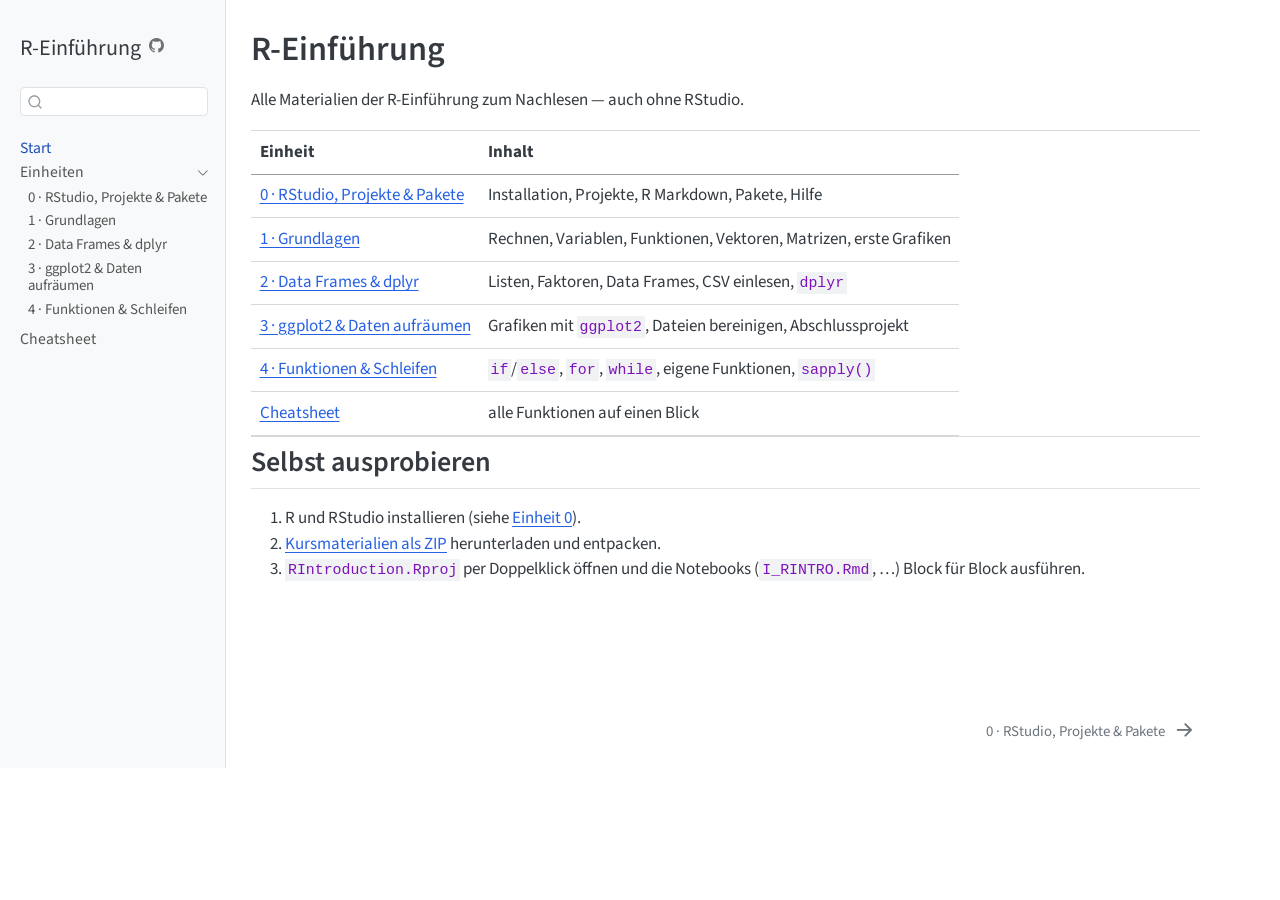
==== docs/index.html @ 424ed4aa "feat: add course materials and website" ====
<!DOCTYPE html>
<html xmlns="http://www.w3.org/1999/xhtml" lang="de" xml:lang="de"><head>

<meta charset="utf-8">
<meta name="generator" content="quarto-1.9.38">

<meta name="viewport" content="width=device-width, initial-scale=1.0, user-scalable=yes">


<title>R-Einführung</title>
<style>
/* Default styles provided by pandoc.
** See https://pandoc.org/MANUAL.html#variables-for-html for config info.
*/
code{white-space: pre-wrap;}
span.smallcaps{font-variant: small-caps;}
div.columns{display: flex; gap: min(4vw, 1.5em);}
div.column{flex: auto; overflow-x: auto;}
div.hanging-indent{margin-left: 1.5em; text-indent: -1.5em;}
ul.task-list{list-style: none;}
ul.task-list li input[type="checkbox"] {
  width: 0.8em;
  margin: 0 0.8em 0.2em -1em; /* quarto-specific, see https://github.com/quarto-dev/quarto-cli/issues/4556 */ 
  vertical-align: middle;
}
</style>


<script src="site_libs/quarto-nav/quarto-nav.js"></script>
<script src="site_libs/quarto-nav/headroom.min.js"></script>
<script src="site_libs/clipboard/clipboard.min.js"></script>
<script src="site_libs/quarto-search/autocomplete.umd.js"></script>
<script src="site_libs/quarto-search/fuse.min.js"></script>
<script src="site_libs/quarto-search/quarto-search.js"></script>
<meta name="quarto:offset" content="./">
<link href="./einheit-0.html" rel="next">
<script src="site_libs/quarto-html/quarto.js" type="module"></script>
<script src="site_libs/quarto-html/tabsets/tabsets.js" type="module"></script>
<script src="site_libs/quarto-html/popper.min.js"></script>
<script src="site_libs/quarto-html/tippy.umd.min.js"></script>
<script src="site_libs/quarto-html/anchor.min.js"></script>
<link href="site_libs/quarto-html/tippy.css" rel="stylesheet">
<link href="site_libs/quarto-html/quarto-syntax-highlighting-15634bcf2e68342d4ad2dfa704d543f6.css" rel="stylesheet" id="quarto-text-highlighting-styles">
<script src="site_libs/bootstrap/bootstrap.min.js"></script>
<link href="site_libs/bootstrap/bootstrap-icons.css" rel="stylesheet">
<link href="site_libs/bootstrap/bootstrap-fe13366c3d06eb92bc1322efad7ca90e.min.css" rel="stylesheet" append-hash="true" id="quarto-bootstrap" data-mode="light">
<script id="quarto-search-options" type="application/json">{
  "location": "sidebar",
  "copy-button": false,
  "collapse-after": 3,
  "panel-placement": "start",
  "type": "textbox",
  "limit": 50,
  "keyboard-shortcut": [
    "f",
    "/",
    "s"
  ],
  "show-item-context": false,
  "language": {
    "search-no-results-text": "Keine Treffer",
    "search-matching-documents-text": "Treffer",
    "search-copy-link-title": "Link in die Suche kopieren",
    "search-hide-matches-text": "Zusätzliche Treffer verbergen",
    "search-more-match-text": "weitere Treffer in diesem Dokument",
    "search-more-matches-text": "weitere Treffer in diesem Dokument",
    "search-clear-button-title": "Zurücksetzen",
    "search-text-placeholder": "",
    "search-detached-cancel-button-title": "Abbrechen",
    "search-submit-button-title": "Abschicken",
    "search-label": "Suchen"
  }
}</script>


<link rel="stylesheet" href="styles.css">
</head>

<body class="nav-sidebar docked fullcontent quarto-light">

<div id="quarto-search-results"></div>
  <header id="quarto-header" class="headroom fixed-top">
  <nav class="quarto-secondary-nav">
    <div class="container-fluid d-flex">
      <button type="button" class="quarto-btn-toggle btn" data-bs-toggle="collapse" role="button" data-bs-target=".quarto-sidebar-collapse-item" aria-controls="quarto-sidebar" aria-expanded="false" aria-label="Seitenleiste umschalten" onclick="if (window.quartoToggleHeadroom) { window.quartoToggleHeadroom(); }">
        <i class="bi bi-layout-text-sidebar-reverse"></i>
      </button>
        <nav class="quarto-page-breadcrumbs" aria-label="breadcrumb"><ol class="breadcrumb"><li class="breadcrumb-item"><a href="./index.html">Start</a></li></ol></nav>
        <a class="flex-grow-1" role="navigation" data-bs-toggle="collapse" data-bs-target=".quarto-sidebar-collapse-item" aria-controls="quarto-sidebar" aria-expanded="false" aria-label="Seitenleiste umschalten" onclick="if (window.quartoToggleHeadroom) { window.quartoToggleHeadroom(); }">      
        </a>
      <button type="button" class="btn quarto-search-button" aria-label="Suchen" onclick="window.quartoOpenSearch();">
        <i class="bi bi-search"></i>
      </button>
    </div>
  </nav>
</header>
<!-- content -->
<div id="quarto-content" class="quarto-container page-columns page-rows-contents page-layout-article">
<!-- sidebar -->
  <nav id="quarto-sidebar" class="sidebar collapse collapse-horizontal quarto-sidebar-collapse-item sidebar-navigation docked overflow-auto">
    <div class="pt-lg-2 mt-2 text-left sidebar-header">
    <div class="sidebar-title mb-0 py-0">
      <a href="./">R-Einführung</a> 
        <div class="sidebar-tools-main">
    <a href="https://github.com/bella-mir/r-einfuehrung" title="" class="quarto-navigation-tool px-1" aria-label=""><i class="bi bi-github"></i></a>
</div>
    </div>
      </div>
        <div class="mt-2 flex-shrink-0 align-items-center">
        <div class="sidebar-search">
        <div id="quarto-search" class="" title="Suchen"></div>
        </div>
        </div>
    <div class="sidebar-menu-container"> 
    <ul class="list-unstyled mt-1">
        <li class="sidebar-item">
  <div class="sidebar-item-container"> 
  <a href="./index.html" class="sidebar-item-text sidebar-link active">
 <span class="menu-text">Start</span></a>
  </div>
</li>
        <li class="sidebar-item sidebar-item-section">
      <div class="sidebar-item-container"> 
            <a class="sidebar-item-text sidebar-link text-start" data-bs-toggle="collapse" data-bs-target="#quarto-sidebar-section-1" role="navigation" aria-expanded="true">
 <span class="menu-text">Einheiten</span></a>
          <a class="sidebar-item-toggle text-start" data-bs-toggle="collapse" data-bs-target="#quarto-sidebar-section-1" role="navigation" aria-expanded="true" aria-label="Abschnitt umschalten">
            <i class="bi bi-chevron-right ms-2"></i>
          </a> 
      </div>
      <ul id="quarto-sidebar-section-1" class="collapse list-unstyled sidebar-section depth1 show">  
          <li class="sidebar-item">
  <div class="sidebar-item-container"> 
  <a href="./einheit-0.html" class="sidebar-item-text sidebar-link">
 <span class="menu-text">0 · RStudio, Projekte &amp; Pakete</span></a>
  </div>
</li>
          <li class="sidebar-item">
  <div class="sidebar-item-container"> 
  <a href="./einheit-1.html" class="sidebar-item-text sidebar-link">
 <span class="menu-text">1 · Grundlagen</span></a>
  </div>
</li>
          <li class="sidebar-item">
  <div class="sidebar-item-container"> 
  <a href="./einheit-2.html" class="sidebar-item-text sidebar-link">
 <span class="menu-text">2 · Data Frames &amp; dplyr</span></a>
  </div>
</li>
          <li class="sidebar-item">
  <div class="sidebar-item-container"> 
  <a href="./einheit-3.html" class="sidebar-item-text sidebar-link">
 <span class="menu-text">3 · ggplot2 &amp; Daten aufräumen</span></a>
  </div>
</li>
          <li class="sidebar-item">
  <div class="sidebar-item-container"> 
  <a href="./einheit-4.html" class="sidebar-item-text sidebar-link">
 <span class="menu-text">4 · Funktionen &amp; Schleifen</span></a>
  </div>
</li>
      </ul>
  </li>
        <li class="sidebar-item">
  <div class="sidebar-item-container"> 
  <a href="./cheatsheet.html" class="sidebar-item-text sidebar-link">
 <span class="menu-text">Cheatsheet</span></a>
  </div>
</li>
    </ul>
    </div>
</nav>
<div id="quarto-sidebar-glass" class="quarto-sidebar-collapse-item" data-bs-toggle="collapse" data-bs-target=".quarto-sidebar-collapse-item"></div>
<!-- margin-sidebar -->
    
<!-- main -->
<main class="content" id="quarto-document-content">

<header id="title-block-header" class="quarto-title-block default">
<div class="quarto-title">
<h1 class="title">R-Einführung</h1>
</div>



<div class="quarto-title-meta">

    
  
    
  </div>
  


</header>


<p>Alle Materialien der R-Einführung zum Nachlesen — auch ohne RStudio.</p>
<table class="caption-top table">
<thead>
<tr class="header">
<th>Einheit</th>
<th>Inhalt</th>
</tr>
</thead>
<tbody>
<tr class="odd">
<td><a href="./einheit-0.html">0 · RStudio, Projekte &amp; Pakete</a></td>
<td>Installation, Projekte, R Markdown, Pakete, Hilfe</td>
</tr>
<tr class="even">
<td><a href="./einheit-1.html">1 · Grundlagen</a></td>
<td>Rechnen, Variablen, Funktionen, Vektoren, Matrizen, erste Grafiken</td>
</tr>
<tr class="odd">
<td><a href="./einheit-2.html">2 · Data Frames &amp; dplyr</a></td>
<td>Listen, Faktoren, Data Frames, CSV einlesen, <code>dplyr</code></td>
</tr>
<tr class="even">
<td><a href="./einheit-3.html">3 · ggplot2 &amp; Daten aufräumen</a></td>
<td>Grafiken mit <code>ggplot2</code>, Dateien bereinigen, Abschlussprojekt</td>
</tr>
<tr class="odd">
<td><a href="./einheit-4.html">4 · Funktionen &amp; Schleifen</a></td>
<td><code>if</code>/<code>else</code>, <code>for</code>, <code>while</code>, eigene Funktionen, <code>sapply()</code></td>
</tr>
<tr class="even">
<td><a href="./cheatsheet.html">Cheatsheet</a></td>
<td>alle Funktionen auf einen Blick</td>
</tr>
</tbody>
</table>
<section id="selbst-ausprobieren" class="level2">
<h2 class="anchored" data-anchor-id="selbst-ausprobieren">Selbst ausprobieren</h2>
<ol type="1">
<li>R und RStudio installieren (siehe <a href="./einheit-0.html#installation">Einheit 0</a>).</li>
<li><a href="https://github.com/bella-mir/r-einfuehrung/archive/refs/heads/main.zip">Kursmaterialien als ZIP</a> herunterladen und entpacken.</li>
<li><code>RIntroduction.Rproj</code> per Doppelklick öffnen und die Notebooks (<code>I_RINTRO.Rmd</code>, …) Block für Block ausführen.</li>
</ol>


</section>

</main> <!-- /main -->
<script id="quarto-html-after-body" type="application/javascript">
  window.document.addEventListener("DOMContentLoaded", function (event) {
    const icon = "";
    const anchorJS = new window.AnchorJS();
    anchorJS.options = {
      placement: 'right',
      icon: icon
    };
    anchorJS.add('.anchored');
    const isCodeAnnotation = (el) => {
      for (const clz of el.classList) {
        if (clz.startsWith('code-annotation-')) {                     
          return true;
        }
      }
      return false;
    }
    const onCopySuccess = function(e) {
      // button target
      const button = e.trigger;
      // don't keep focus
      button.blur();
      // flash "checked"
      button.classList.add('code-copy-button-checked');
      var currentTitle = button.getAttribute("title");
      button.setAttribute("title", "Kopiert");
      let tooltip;
      if (window.bootstrap) {
        button.setAttribute("data-bs-toggle", "tooltip");
        button.setAttribute("data-bs-placement", "left");
        button.setAttribute("data-bs-title", "Kopiert");
        tooltip = new bootstrap.Tooltip(button, 
          { trigger: "manual", 
            customClass: "code-copy-button-tooltip",
            offset: [0, -8]});
        tooltip.show();    
      }
      setTimeout(function() {
        if (tooltip) {
          tooltip.hide();
          button.removeAttribute("data-bs-title");
          button.removeAttribute("data-bs-toggle");
          button.removeAttribute("data-bs-placement");
        }
        button.setAttribute("title", currentTitle);
        button.classList.remove('code-copy-button-checked');
      }, 1000);
      // clear code selection
      e.clearSelection();
    }
    const getTextToCopy = function(trigger) {
      const outerScaffold = trigger.parentElement.cloneNode(true);
      const codeEl = outerScaffold.querySelector('code');
      for (const childEl of codeEl.children) {
        if (isCodeAnnotation(childEl)) {
          childEl.remove();
        }
      }
      return codeEl.innerText;
    }
    const clipboard = new window.ClipboardJS('.code-copy-button:not([data-in-quarto-modal])', {
      text: getTextToCopy
    });
    clipboard.on('success', onCopySuccess);
    if (window.document.getElementById('quarto-embedded-source-code-modal')) {
      const clipboardModal = new window.ClipboardJS('.code-copy-button[data-in-quarto-modal]', {
        text: getTextToCopy,
        container: window.document.getElementById('quarto-embedded-source-code-modal')
      });
      clipboardModal.on('success', onCopySuccess);
    }
      var localhostRegex = new RegExp(/^(?:http|https):\/\/localhost\:?[0-9]*\//);
      var mailtoRegex = new RegExp(/^mailto:/);
        var filterRegex = new RegExp('/' + window.location.host + '/');
      var isInternal = (href) => {
          return filterRegex.test(href) || localhostRegex.test(href) || mailtoRegex.test(href);
      }
      // Inspect non-navigation links and adorn them if external
     var links = window.document.querySelectorAll('a[href]:not(.nav-link):not(.navbar-brand):not(.toc-action):not(.sidebar-link):not(.sidebar-item-toggle):not(.pagination-link):not(.no-external):not([aria-hidden]):not(.dropdown-item):not(.quarto-navigation-tool):not(.about-link)');
      for (var i=0; i<links.length; i++) {
        const link = links[i];
        if (!isInternal(link.href)) {
          // undo the damage that might have been done by quarto-nav.js in the case of
          // links that we want to consider external
          if (link.dataset.originalHref !== undefined) {
            link.href = link.dataset.originalHref;
          }
        }
      }
    function tippyHover(el, contentFn, onTriggerFn, onUntriggerFn) {
      const config = {
        allowHTML: true,
        maxWidth: 500,
        delay: 100,
        arrow: false,
        appendTo: function(el) {
            return el.parentElement;
        },
        interactive: true,
        interactiveBorder: 10,
        theme: 'quarto',
        placement: 'bottom-start',
      };
      if (contentFn) {
        config.content = contentFn;
      }
      if (onTriggerFn) {
        config.onTrigger = onTriggerFn;
      }
      if (onUntriggerFn) {
        config.onUntrigger = onUntriggerFn;
      }
      window.tippy(el, config); 
    }
    const noterefs = window.document.querySelectorAll('a[role="doc-noteref"]');
    for (var i=0; i<noterefs.length; i++) {
      const ref = noterefs[i];
      tippyHover(ref, function() {
        // use id or data attribute instead here
        let href = ref.getAttribute('data-footnote-href') || ref.getAttribute('href');
        try { href = new URL(href).hash; } catch {}
        const id = href.replace(/^#\/?/, "");
        const note = window.document.getElementById(id);
        if (note) {
          return note.innerHTML;
        } else {
          return "";
        }
      });
    }
    const xrefs = window.document.querySelectorAll('a.quarto-xref');
    const processXRef = (id, note) => {
      // Strip column container classes
      const stripColumnClz = (el) => {
        el.classList.remove("page-full", "page-columns");
        if (el.children) {
          for (const child of el.children) {
            stripColumnClz(child);
          }
        }
      }
      stripColumnClz(note)
      if (id === null || id.startsWith('sec-')) {
        // Special case sections, only their first couple elements
        const container = document.createElement("div");
        if (note.children && note.children.length > 2) {
          container.appendChild(note.children[0].cloneNode(true));
          for (let i = 1; i < note.children.length; i++) {
            const child = note.children[i];
            if (child.tagName === "P" && child.innerText === "") {
              continue;
            } else {
              container.appendChild(child.cloneNode(true));
              break;
            }
          }
          if (window.Quarto?.typesetMath) {
            window.Quarto.typesetMath(container);
          }
          return container.innerHTML
        } else {
          if (window.Quarto?.typesetMath) {
            window.Quarto.typesetMath(note);
          }
          return note.innerHTML;
        }
      } else {
        // Remove any anchor links if they are present
        const anchorLink = note.querySelector('a.anchorjs-link');
        if (anchorLink) {
          anchorLink.remove();
        }
        if (window.Quarto?.typesetMath) {
          window.Quarto.typesetMath(note);
        }
        if (note.classList.contains("callout")) {
          return note.outerHTML;
        } else {
          return note.innerHTML;
        }
      }
    }
    for (var i=0; i<xrefs.length; i++) {
      const xref = xrefs[i];
      tippyHover(xref, undefined, function(instance) {
        instance.disable();
        let url = xref.getAttribute('href');
        let hash = undefined; 
        if (url.startsWith('#')) {
          hash = url;
        } else {
          try { hash = new URL(url).hash; } catch {}
        }
        if (hash) {
          const id = hash.replace(/^#\/?/, "");
          const note = window.document.getElementById(id);
          if (note !== null) {
            try {
              const html = processXRef(id, note.cloneNode(true));
              instance.setContent(html);
            } finally {
              instance.enable();
              instance.show();
            }
          } else {
            // See if we can fetch this
            fetch(url.split('#')[0])
            .then(res => res.text())
            .then(html => {
              const parser = new DOMParser();
              const htmlDoc = parser.parseFromString(html, "text/html");
              const note = htmlDoc.getElementById(id);
              if (note !== null) {
                const html = processXRef(id, note);
                instance.setContent(html);
              } 
            }).finally(() => {
              instance.enable();
              instance.show();
            });
          }
        } else {
          // See if we can fetch a full url (with no hash to target)
          // This is a special case and we should probably do some content thinning / targeting
          fetch(url)
          .then(res => res.text())
          .then(html => {
            const parser = new DOMParser();
            const htmlDoc = parser.parseFromString(html, "text/html");
            const note = htmlDoc.querySelector('main.content');
            if (note !== null) {
              // This should only happen for chapter cross references
              // (since there is no id in the URL)
              // remove the first header
              if (note.children.length > 0 && note.children[0].tagName === "HEADER") {
                note.children[0].remove();
              }
              const html = processXRef(null, note);
              instance.setContent(html);
            } 
          }).finally(() => {
            instance.enable();
            instance.show();
          });
        }
      }, function(instance) {
      });
    }
        let selectedAnnoteEl;
        const selectorForAnnotation = ( cell, annotation) => {
          let cellAttr = 'data-code-cell="' + cell + '"';
          let lineAttr = 'data-code-annotation="' +  annotation + '"';
          const selector = 'span[' + cellAttr + '][' + lineAttr + ']';
          return selector;
        }
        const selectCodeLines = (annoteEl) => {
          const doc = window.document;
          const targetCell = annoteEl.getAttribute("data-target-cell");
          const targetAnnotation = annoteEl.getAttribute("data-target-annotation");
          const annoteSpan = window.document.querySelector(selectorForAnnotation(targetCell, targetAnnotation));
          const lines = annoteSpan.getAttribute("data-code-lines").split(",");
          const lineIds = lines.map((line) => {
            return targetCell + "-" + line;
          })
          let top = null;
          let height = null;
          let parent = null;
          if (lineIds.length > 0) {
              //compute the position of the single el (top and bottom and make a div)
              const el = window.document.getElementById(lineIds[0]);
              top = el.offsetTop;
              height = el.offsetHeight;
              parent = el.parentElement.parentElement;
            if (lineIds.length > 1) {
              const lastEl = window.document.getElementById(lineIds[lineIds.length - 1]);
              const bottom = lastEl.offsetTop + lastEl.offsetHeight;
              height = bottom - top;
            }
            if (top !== null && height !== null && parent !== null) {
              // cook up a div (if necessary) and position it 
              let div = window.document.getElementById("code-annotation-line-highlight");
              if (div === null) {
                div = window.document.createElement("div");
                div.setAttribute("id", "code-annotation-line-highlight");
                div.style.position = 'absolute';
                parent.appendChild(div);
              }
              div.style.top = top - 2 + "px";
              div.style.height = height + 4 + "px";
              div.style.left = 0;
              let gutterDiv = window.document.getElementById("code-annotation-line-highlight-gutter");
              if (gutterDiv === null) {
                gutterDiv = window.document.createElement("div");
                gutterDiv.setAttribute("id", "code-annotation-line-highlight-gutter");
                gutterDiv.style.position = 'absolute';
                const codeCell = window.document.getElementById(targetCell);
                const gutter = codeCell.querySelector('.code-annotation-gutter');
                gutter.appendChild(gutterDiv);
              }
              gutterDiv.style.top = top - 2 + "px";
              gutterDiv.style.height = height + 4 + "px";
            }
            selectedAnnoteEl = annoteEl;
          }
        };
        const unselectCodeLines = () => {
          const elementsIds = ["code-annotation-line-highlight", "code-annotation-line-highlight-gutter"];
          elementsIds.forEach((elId) => {
            const div = window.document.getElementById(elId);
            if (div) {
              div.remove();
            }
          });
          selectedAnnoteEl = undefined;
        };
          // Handle positioning of the toggle
      window.addEventListener(
        "resize",
        throttle(() => {
          elRect = undefined;
          if (selectedAnnoteEl) {
            selectCodeLines(selectedAnnoteEl);
          }
        }, 10)
      );
      function throttle(fn, ms) {
      let throttle = false;
      let timer;
        return (...args) => {
          if(!throttle) { // first call gets through
              fn.apply(this, args);
              throttle = true;
          } else { // all the others get throttled
              if(timer) clearTimeout(timer); // cancel #2
              timer = setTimeout(() => {
                fn.apply(this, args);
                timer = throttle = false;
              }, ms);
          }
        };
      }
        // Attach click handler to the DT
        const annoteDls = window.document.querySelectorAll('dt[data-target-cell]');
        for (const annoteDlNode of annoteDls) {
          annoteDlNode.addEventListener('click', (event) => {
            const clickedEl = event.target;
            if (clickedEl !== selectedAnnoteEl) {
              unselectCodeLines();
              const activeEl = window.document.querySelector('dt[data-target-cell].code-annotation-active');
              if (activeEl) {
                activeEl.classList.remove('code-annotation-active');
              }
              selectCodeLines(clickedEl);
              clickedEl.classList.add('code-annotation-active');
            } else {
              // Unselect the line
              unselectCodeLines();
              clickedEl.classList.remove('code-annotation-active');
            }
          });
        }
    const findCites = (el) => {
      const parentEl = el.parentElement;
      if (parentEl) {
        const cites = parentEl.dataset.cites;
        if (cites) {
          return {
            el,
            cites: cites.split(' ')
          };
        } else {
          return findCites(el.parentElement)
        }
      } else {
        return undefined;
      }
    };
    var bibliorefs = window.document.querySelectorAll('a[role="doc-biblioref"]');
    for (var i=0; i<bibliorefs.length; i++) {
      const ref = bibliorefs[i];
      const citeInfo = findCites(ref);
      if (citeInfo) {
        tippyHover(citeInfo.el, function() {
          var popup = window.document.createElement('div');
          citeInfo.cites.forEach(function(cite) {
            var citeDiv = window.document.createElement('div');
            citeDiv.classList.add('hanging-indent');
            citeDiv.classList.add('csl-entry');
            var biblioDiv = window.document.getElementById('ref-' + cite);
            if (biblioDiv) {
              citeDiv.innerHTML = biblioDiv.innerHTML;
            }
            popup.appendChild(citeDiv);
          });
          return popup.innerHTML;
        });
      }
    }
  });
  </script>
<nav class="page-navigation">
  <div class="nav-page nav-page-previous">
  </div>
  <div class="nav-page nav-page-next">
      <a href="./einheit-0.html" class="pagination-link" aria-label="0 · RStudio, Projekte &amp; Pakete">
        <span class="nav-page-text">0 · RStudio, Projekte &amp; Pakete</span> <i class="bi bi-arrow-right-short"></i>
      </a>
  </div>
</nav>
</div> <!-- /content -->




</body></html>
---- docs/site_libs/quarto-html/tippy.css ----
.tippy-box[data-animation=fade][data-state=hidden]{opacity:0}[data-tippy-root]{max-width:calc(100vw - 10px)}.tippy-box{position:relative;background-color:#333;color:#fff;border-radius:4px;font-size:14px;line-height:1.4;white-space:normal;outline:0;transition-property:transform,visibility,opacity}.tippy-box[data-placement^=top]>.tippy-arrow{bottom:0}.tippy-box[data-placement^=top]>.tippy-arrow:before{bottom:-7px;left:0;border-width:8px 8px 0;border-top-color:initial;transform-origin:center top}.tippy-box[data-placement^=bottom]>.tippy-arrow{top:0}.tippy-box[data-placement^=bottom]>.tippy-arrow:before{top:-7px;left:0;border-width:0 8px 8px;border-bottom-color:initial;transform-origin:center bottom}.tippy-box[data-placement^=left]>.tippy-arrow{right:0}.tippy-box[data-placement^=left]>.tippy-arrow:before{border-width:8px 0 8px 8px;border-left-color:initial;right:-7px;transform-origin:center left}.tippy-box[data-placement^=right]>.tippy-arrow{left:0}.tippy-box[data-placement^=right]>.tippy-arrow:before{left:-7px;border-width:8px 8px 8px 0;border-right-color:initial;transform-origin:center right}.tippy-box[data-inertia][data-state=visible]{transition-timing-function:cubic-bezier(.54,1.5,.38,1.11)}.tippy-arrow{width:16px;height:16px;color:#333}.tippy-arrow:before{content:"";position:absolute;border-color:transparent;border-style:solid}.tippy-content{position:relative;padding:5px 9px;z-index:1}
---- docs/site_libs/quarto-html/quarto-syntax-highlighting-15634bcf2e68342d4ad2dfa704d543f6.css ----
/* quarto syntax highlight colors */
:root {
  --quarto-hl-ot-color: #003B4F;
  --quarto-hl-at-color: #657422;
  --quarto-hl-ss-color: #20794D;
  --quarto-hl-an-color: #5E5E5E;
  --quarto-hl-fu-color: #4758AB;
  --quarto-hl-st-color: #20794D;
  --quarto-hl-cf-color: #003B4F;
  --quarto-hl-op-color: #5E5E5E;
  --quarto-hl-er-color: #AD0000;
  --quarto-hl-bn-color: #AD0000;
  --quarto-hl-al-color: #AD0000;
  --quarto-hl-va-color: #111111;
  --quarto-hl-bu-color: inherit;
  --quarto-hl-ex-color: inherit;
  --quarto-hl-pp-color: #AD0000;
  --quarto-hl-in-color: #5E5E5E;
  --quarto-hl-vs-color: #20794D;
  --quarto-hl-wa-color: #5E5E5E;
  --quarto-hl-do-color: #5E5E5E;
  --quarto-hl-im-color: #00769E;
  --quarto-hl-ch-color: #20794D;
  --quarto-hl-dt-color: #AD0000;
  --quarto-hl-fl-color: #AD0000;
  --quarto-hl-co-color: #5E5E5E;
  --quarto-hl-cv-color: #5E5E5E;
  --quarto-hl-cn-color: #8f5902;
  --quarto-hl-sc-color: #5E5E5E;
  --quarto-hl-dv-color: #AD0000;
  --quarto-hl-kw-color: #003B4F;
}

/* other quarto variables */
:root {
  --quarto-font-monospace: SFMono-Regular, Menlo, Monaco, Consolas, "Liberation Mono", "Courier New", monospace;
}

/* syntax highlight based on Pandoc's rules */
pre > code.sourceCode > span {
  color: #003B4F;
}

code.sourceCode > span {
  color: #003B4F;
}

div.sourceCode,
div.sourceCode pre.sourceCode {
  color: #003B4F;
}

/* Normal */
code span {
  color: #003B4F;
}

/* Alert */
code span.al {
  color: #AD0000;
  font-style: inherit;
}

/* Annotation */
code span.an {
  color: #5E5E5E;
  font-style: inherit;
}

/* Attribute */
code span.at {
  color: #657422;
  font-style: inherit;
}

/* BaseN */
code span.bn {
  color: #AD0000;
  font-style: inherit;
}

/* BuiltIn */
code span.bu {
  font-style: inherit;
}

/* ControlFlow */
code span.cf {
  color: #003B4F;
  font-weight: bold;
  font-style: inherit;
}

/* Char */
code span.ch {
  color: #20794D;
  font-style: inherit;
}

/* Constant */
code span.cn {
  color: #8f5902;
  font-style: inherit;
}

/* Comment */
code span.co {
  color: #5E5E5E;
  font-style: inherit;
}

/* CommentVar */
code span.cv {
  color: #5E5E5E;
  font-style: italic;
}

/* Documentation */
code span.do {
  color: #5E5E5E;
  font-style: italic;
}

/* DataType */
code span.dt {
  color: #AD0000;
  font-style: inherit;
}

/* DecVal */
code span.dv {
  color: #AD0000;
  font-style: inherit;
}

/* Error */
code span.er {
  color: #AD0000;
  font-style: inherit;
}

/* Extension */
code span.ex {
  font-style: inherit;
}

/* Float */
code span.fl {
  color: #AD0000;
  font-style: inherit;
}

/* Function */
code span.fu {
  color: #4758AB;
  font-style: inherit;
}

/* Import */
code span.im {
  color: #00769E;
  font-style: inherit;
}

/* Information */
code span.in {
  color: #5E5E5E;
  font-style: inherit;
}

/* Keyword */
code span.kw {
  color: #003B4F;
  font-weight: bold;
  font-style: inherit;
}

/* Operator */
code span.op {
  color: #5E5E5E;
  font-style: inherit;
}

/* Other */
code span.ot {
  color: #003B4F;
  font-style: inherit;
}

/* Preprocessor */
code span.pp {
  color: #AD0000;
  font-style: inherit;
}

/* SpecialChar */
code span.sc {
  color: #5E5E5E;
  font-style: inherit;
}

/* SpecialString */
code span.ss {
  color: #20794D;
  font-style: inherit;
}

/* String */
code span.st {
  color: #20794D;
  font-style: inherit;
}

/* Variable */
code span.va {
  color: #111111;
  font-style: inherit;
}

/* VerbatimString */
code span.vs {
  color: #20794D;
  font-style: inherit;
}

/* Warning */
code span.wa {
  color: #5E5E5E;
  font-style: italic;
}

.prevent-inlining {
  content: "</";
}

/*# sourceMappingURL=f23921c56f73e400b49028c9186a1aa0.css.map */
---- docs/styles.css ----
/* Keep wide tables (e.g. the cheat sheet) readable on small screens */
main table {
  display: block;
  overflow-x: auto;
}
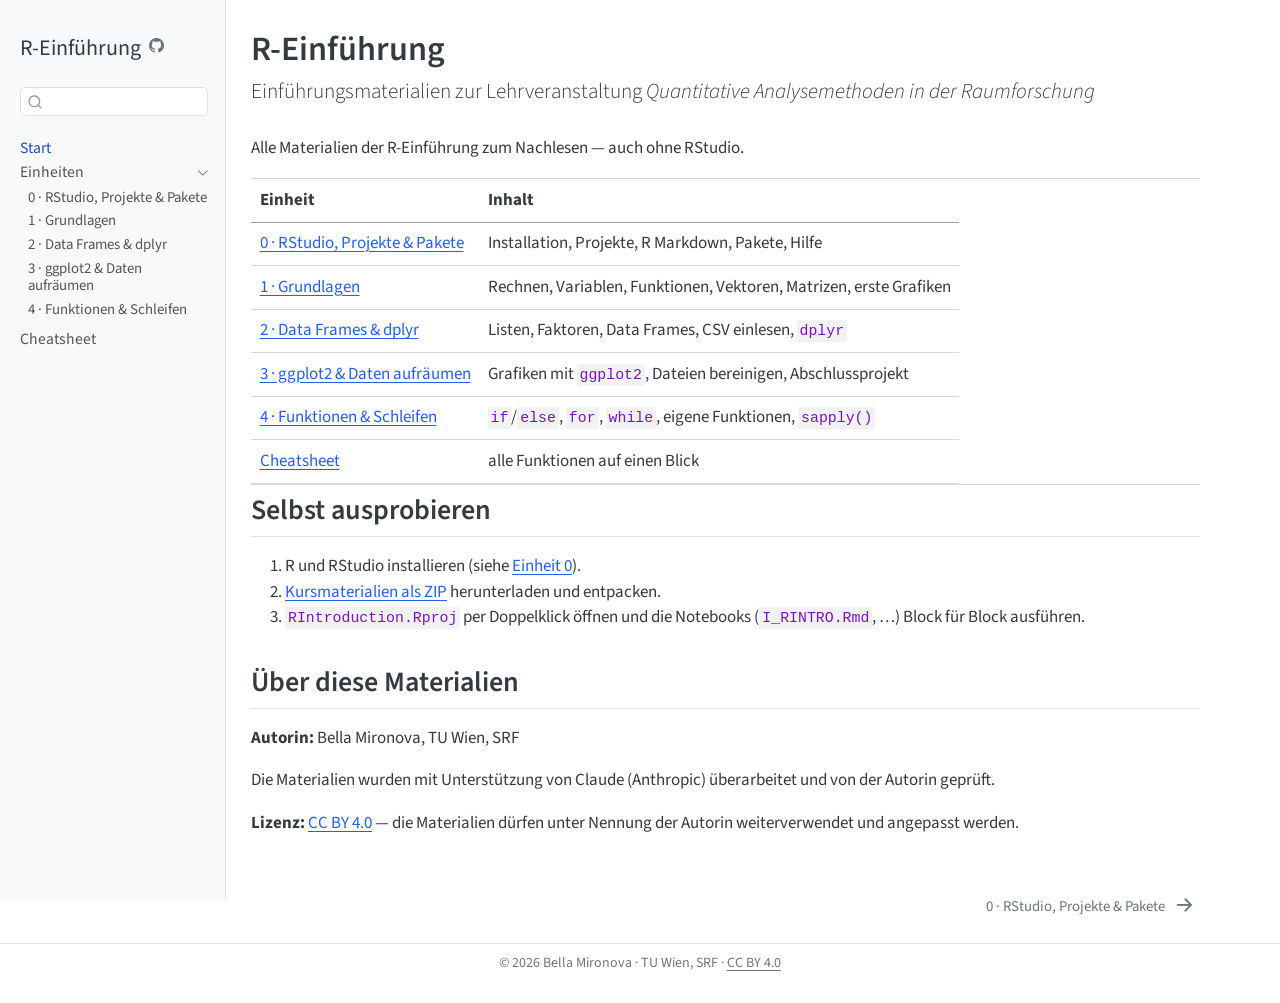
==== commit 624d2afd: "docs: add author, course info and CC BY 4.0 license" ====
--- a/docs/index.html
+++ b/docs/index.html
@@ -43,7 +43,7 @@
 <link href="site_libs/quarto-html/quarto-syntax-highlighting-15634bcf2e68342d4ad2dfa704d543f6.css" rel="stylesheet" id="quarto-text-highlighting-styles">
 <script src="site_libs/bootstrap/bootstrap.min.js"></script>
 <link href="site_libs/bootstrap/bootstrap-icons.css" rel="stylesheet">
-<link href="site_libs/bootstrap/bootstrap-fe13366c3d06eb92bc1322efad7ca90e.min.css" rel="stylesheet" append-hash="true" id="quarto-bootstrap" data-mode="light">
+<link href="site_libs/bootstrap/bootstrap-bb13f761afd1698ae8f29792cda6a076.min.css" rel="stylesheet" append-hash="true" id="quarto-bootstrap" data-mode="light">
 <script id="quarto-search-options" type="application/json">{
   "location": "sidebar",
   "copy-button": false,
@@ -178,6 +178,7 @@
 <header id="title-block-header" class="quarto-title-block default">
 <div class="quarto-title">
 <h1 class="title">R-Einführung</h1>
+<p class="subtitle lead">Einführungsmaterialien zur Lehrveranstaltung <em>Quantitative Analysemethoden in der Raumforschung</em></p>
 </div>
 
 
@@ -236,6 +237,12 @@
 <li><a href="https://github.com/bella-mir/r-einfuehrung/archive/refs/heads/main.zip">Kursmaterialien als ZIP</a> herunterladen und entpacken.</li>
 <li><code>RIntroduction.Rproj</code> per Doppelklick öffnen und die Notebooks (<code>I_RINTRO.Rmd</code>, …) Block für Block ausführen.</li>
 </ol>
+</section>
+<section id="über-diese-materialien" class="level2">
+<h2 class="anchored" data-anchor-id="über-diese-materialien">Über diese Materialien</h2>
+<p><strong>Autorin:</strong> Bella Mironova, TU Wien, SRF</p>
+<p>Die Materialien wurden mit Unterstützung von Claude (Anthropic) überarbeitet und von der Autorin geprüft.</p>
+<p><strong>Lizenz:</strong> <a href="https://creativecommons.org/licenses/by/4.0/deed.de">CC BY 4.0</a> — die Materialien dürfen unter Nennung der Autorin weiterverwendet und angepasst werden.</p>
 
 
 </section>
@@ -651,6 +658,19 @@
   </div>
 </nav>
 </div> <!-- /content -->
+<footer class="footer">
+  <div class="nav-footer">
+    <div class="nav-footer-left">
+      &nbsp;
+    </div>   
+    <div class="nav-footer-center">
+<p>© 2026 Bella Mironova · TU Wien, SRF · <a href="https://creativecommons.org/licenses/by/4.0/deed.de">CC BY 4.0</a></p>
+</div>
+    <div class="nav-footer-right">
+      &nbsp;
+    </div>
+  </div>
+</footer>
 
 
 
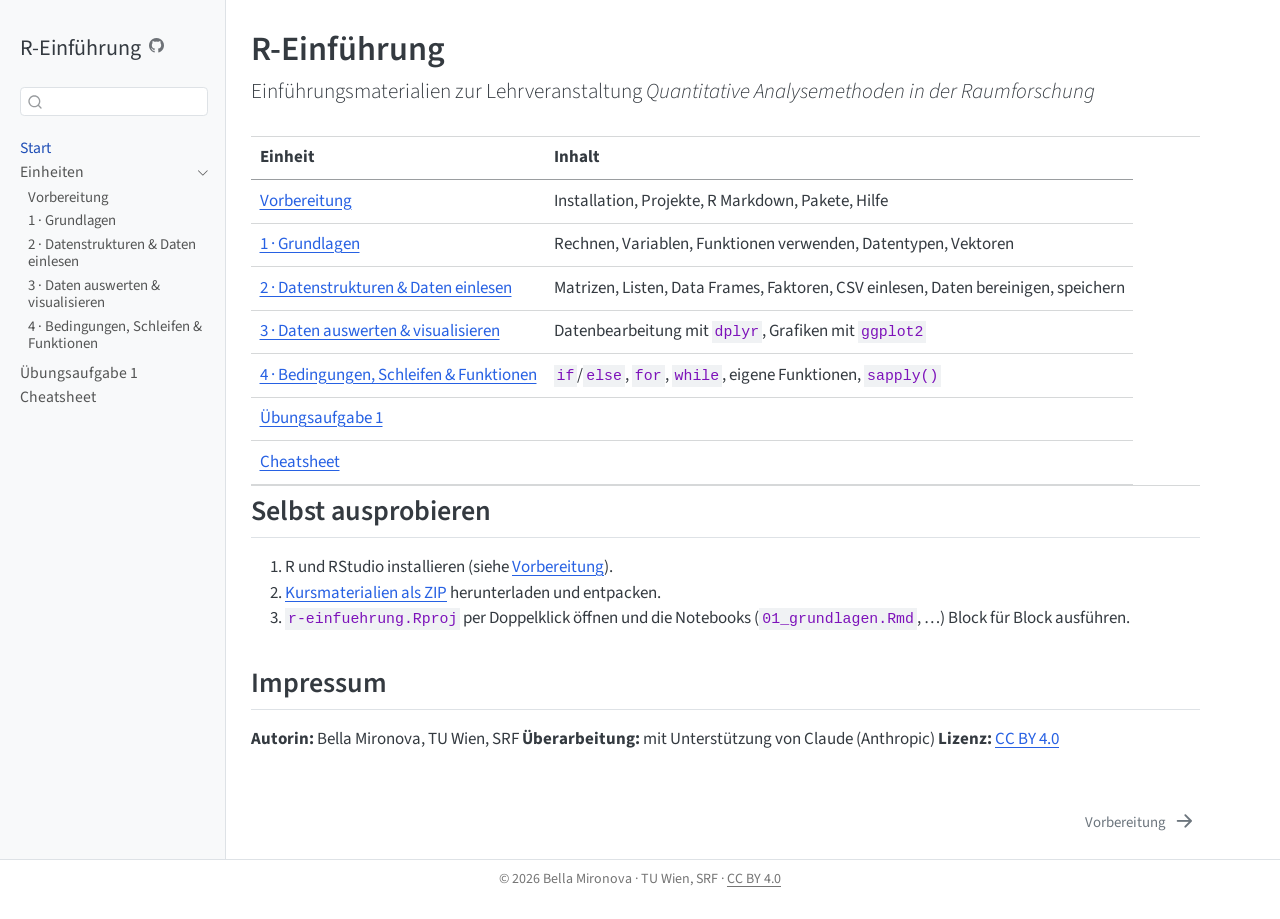
==== commit f2c6456f: "fix: minor fixes" ====
--- a/docs/index.html
+++ b/docs/index.html
@@ -33,7 +33,7 @@
 <script src="site_libs/quarto-search/fuse.min.js"></script>
 <script src="site_libs/quarto-search/quarto-search.js"></script>
 <meta name="quarto:offset" content="./">
-<link href="./einheit-0.html" rel="next">
+<link href="./vorbereitung.html" rel="next">
 <script src="site_libs/quarto-html/quarto.js" type="module"></script>
 <script src="site_libs/quarto-html/tabsets/tabsets.js" type="module"></script>
 <script src="site_libs/quarto-html/popper.min.js"></script>
@@ -130,8 +130,8 @@
       <ul id="quarto-sidebar-section-1" class="collapse list-unstyled sidebar-section depth1 show">  
           <li class="sidebar-item">
   <div class="sidebar-item-container"> 
-  <a href="./einheit-0.html" class="sidebar-item-text sidebar-link">
- <span class="menu-text">0 · RStudio, Projekte &amp; Pakete</span></a>
+  <a href="./vorbereitung.html" class="sidebar-item-text sidebar-link">
+ <span class="menu-text">Vorbereitung</span></a>
   </div>
 </li>
           <li class="sidebar-item">
@@ -143,23 +143,29 @@
           <li class="sidebar-item">
   <div class="sidebar-item-container"> 
   <a href="./einheit-2.html" class="sidebar-item-text sidebar-link">
- <span class="menu-text">2 · Data Frames &amp; dplyr</span></a>
+ <span class="menu-text">2 · Datenstrukturen &amp; Daten einlesen</span></a>
   </div>
 </li>
           <li class="sidebar-item">
   <div class="sidebar-item-container"> 
   <a href="./einheit-3.html" class="sidebar-item-text sidebar-link">
- <span class="menu-text">3 · ggplot2 &amp; Daten aufräumen</span></a>
+ <span class="menu-text">3 · Daten auswerten &amp; visualisieren</span></a>
   </div>
 </li>
           <li class="sidebar-item">
   <div class="sidebar-item-container"> 
   <a href="./einheit-4.html" class="sidebar-item-text sidebar-link">
- <span class="menu-text">4 · Funktionen &amp; Schleifen</span></a>
+ <span class="menu-text">4 · Bedingungen, Schleifen &amp; Funktionen</span></a>
   </div>
 </li>
       </ul>
   </li>
+        <li class="sidebar-item">
+  <div class="sidebar-item-container"> 
+  <a href="./uebungsaufgabe-1.html" class="sidebar-item-text sidebar-link">
+ <span class="menu-text">Übungsaufgabe 1</span></a>
+  </div>
+</li>
         <li class="sidebar-item">
   <div class="sidebar-item-container"> 
   <a href="./cheatsheet.html" class="sidebar-item-text sidebar-link">
@@ -195,7 +201,6 @@
 </header>
 
 
-<p>Alle Materialien der R-Einführung zum Nachlesen — auch ohne RStudio.</p>
 <table class="caption-top table">
 <thead>
 <tr class="header">
@@ -205,44 +210,46 @@
 </thead>
 <tbody>
 <tr class="odd">
-<td><a href="./einheit-0.html">0 · RStudio, Projekte &amp; Pakete</a></td>
+<td><a href="./vorbereitung.html">Vorbereitung</a></td>
 <td>Installation, Projekte, R Markdown, Pakete, Hilfe</td>
 </tr>
 <tr class="even">
 <td><a href="./einheit-1.html">1 · Grundlagen</a></td>
-<td>Rechnen, Variablen, Funktionen, Vektoren, Matrizen, erste Grafiken</td>
+<td>Rechnen, Variablen, Funktionen verwenden, Datentypen, Vektoren</td>
 </tr>
 <tr class="odd">
-<td><a href="./einheit-2.html">2 · Data Frames &amp; dplyr</a></td>
-<td>Listen, Faktoren, Data Frames, CSV einlesen, <code>dplyr</code></td>
+<td><a href="./einheit-2.html">2 · Datenstrukturen &amp; Daten einlesen</a></td>
+<td>Matrizen, Listen, Data Frames, Faktoren, CSV einlesen, Daten bereinigen, speichern</td>
 </tr>
 <tr class="even">
-<td><a href="./einheit-3.html">3 · ggplot2 &amp; Daten aufräumen</a></td>
-<td>Grafiken mit <code>ggplot2</code>, Dateien bereinigen, Abschlussprojekt</td>
+<td><a href="./einheit-3.html">3 · Daten auswerten &amp; visualisieren</a></td>
+<td>Datenbearbeitung mit <code>dplyr</code>, Grafiken mit <code>ggplot2</code></td>
 </tr>
 <tr class="odd">
-<td><a href="./einheit-4.html">4 · Funktionen &amp; Schleifen</a></td>
+<td><a href="./einheit-4.html">4 · Bedingungen, Schleifen &amp; Funktionen</a></td>
 <td><code>if</code>/<code>else</code>, <code>for</code>, <code>while</code>, eigene Funktionen, <code>sapply()</code></td>
 </tr>
 <tr class="even">
+<td><a href="./uebungsaufgabe-1.html">Übungsaufgabe 1</a></td>
+<td></td>
+</tr>
+<tr class="odd">
 <td><a href="./cheatsheet.html">Cheatsheet</a></td>
-<td>alle Funktionen auf einen Blick</td>
+<td></td>
 </tr>
 </tbody>
 </table>
 <section id="selbst-ausprobieren" class="level2">
 <h2 class="anchored" data-anchor-id="selbst-ausprobieren">Selbst ausprobieren</h2>
 <ol type="1">
-<li>R und RStudio installieren (siehe <a href="./einheit-0.html#installation">Einheit 0</a>).</li>
+<li>R und RStudio installieren (siehe <a href="./vorbereitung.html#installation">Vorbereitung</a>).</li>
 <li><a href="https://github.com/bella-mir/r-einfuehrung/archive/refs/heads/main.zip">Kursmaterialien als ZIP</a> herunterladen und entpacken.</li>
-<li><code>RIntroduction.Rproj</code> per Doppelklick öffnen und die Notebooks (<code>I_RINTRO.Rmd</code>, …) Block für Block ausführen.</li>
+<li><code>r-einfuehrung.Rproj</code> per Doppelklick öffnen und die Notebooks (<code>01_grundlagen.Rmd</code>, …) Block für Block ausführen.</li>
 </ol>
 </section>
-<section id="über-diese-materialien" class="level2">
-<h2 class="anchored" data-anchor-id="über-diese-materialien">Über diese Materialien</h2>
-<p><strong>Autorin:</strong> Bella Mironova, TU Wien, SRF</p>
-<p>Die Materialien wurden mit Unterstützung von Claude (Anthropic) überarbeitet und von der Autorin geprüft.</p>
-<p><strong>Lizenz:</strong> <a href="https://creativecommons.org/licenses/by/4.0/deed.de">CC BY 4.0</a> — die Materialien dürfen unter Nennung der Autorin weiterverwendet und angepasst werden.</p>
+<section id="impressum" class="level2">
+<h2 class="anchored" data-anchor-id="impressum">Impressum</h2>
+<p><strong>Autorin:</strong> Bella Mironova, TU Wien, SRF <strong>Überarbeitung:</strong> mit Unterstützung von Claude (Anthropic) <strong>Lizenz:</strong> <a href="https://creativecommons.org/licenses/by/4.0/deed.de">CC BY 4.0</a></p>
 
 
 </section>
@@ -652,8 +659,8 @@
   <div class="nav-page nav-page-previous">
   </div>
   <div class="nav-page nav-page-next">
-      <a href="./einheit-0.html" class="pagination-link" aria-label="0 · RStudio, Projekte &amp; Pakete">
-        <span class="nav-page-text">0 · RStudio, Projekte &amp; Pakete</span> <i class="bi bi-arrow-right-short"></i>
+      <a href="./vorbereitung.html" class="pagination-link" aria-label="Vorbereitung">
+        <span class="nav-page-text">Vorbereitung</span> <i class="bi bi-arrow-right-short"></i>
       </a>
   </div>
 </nav>
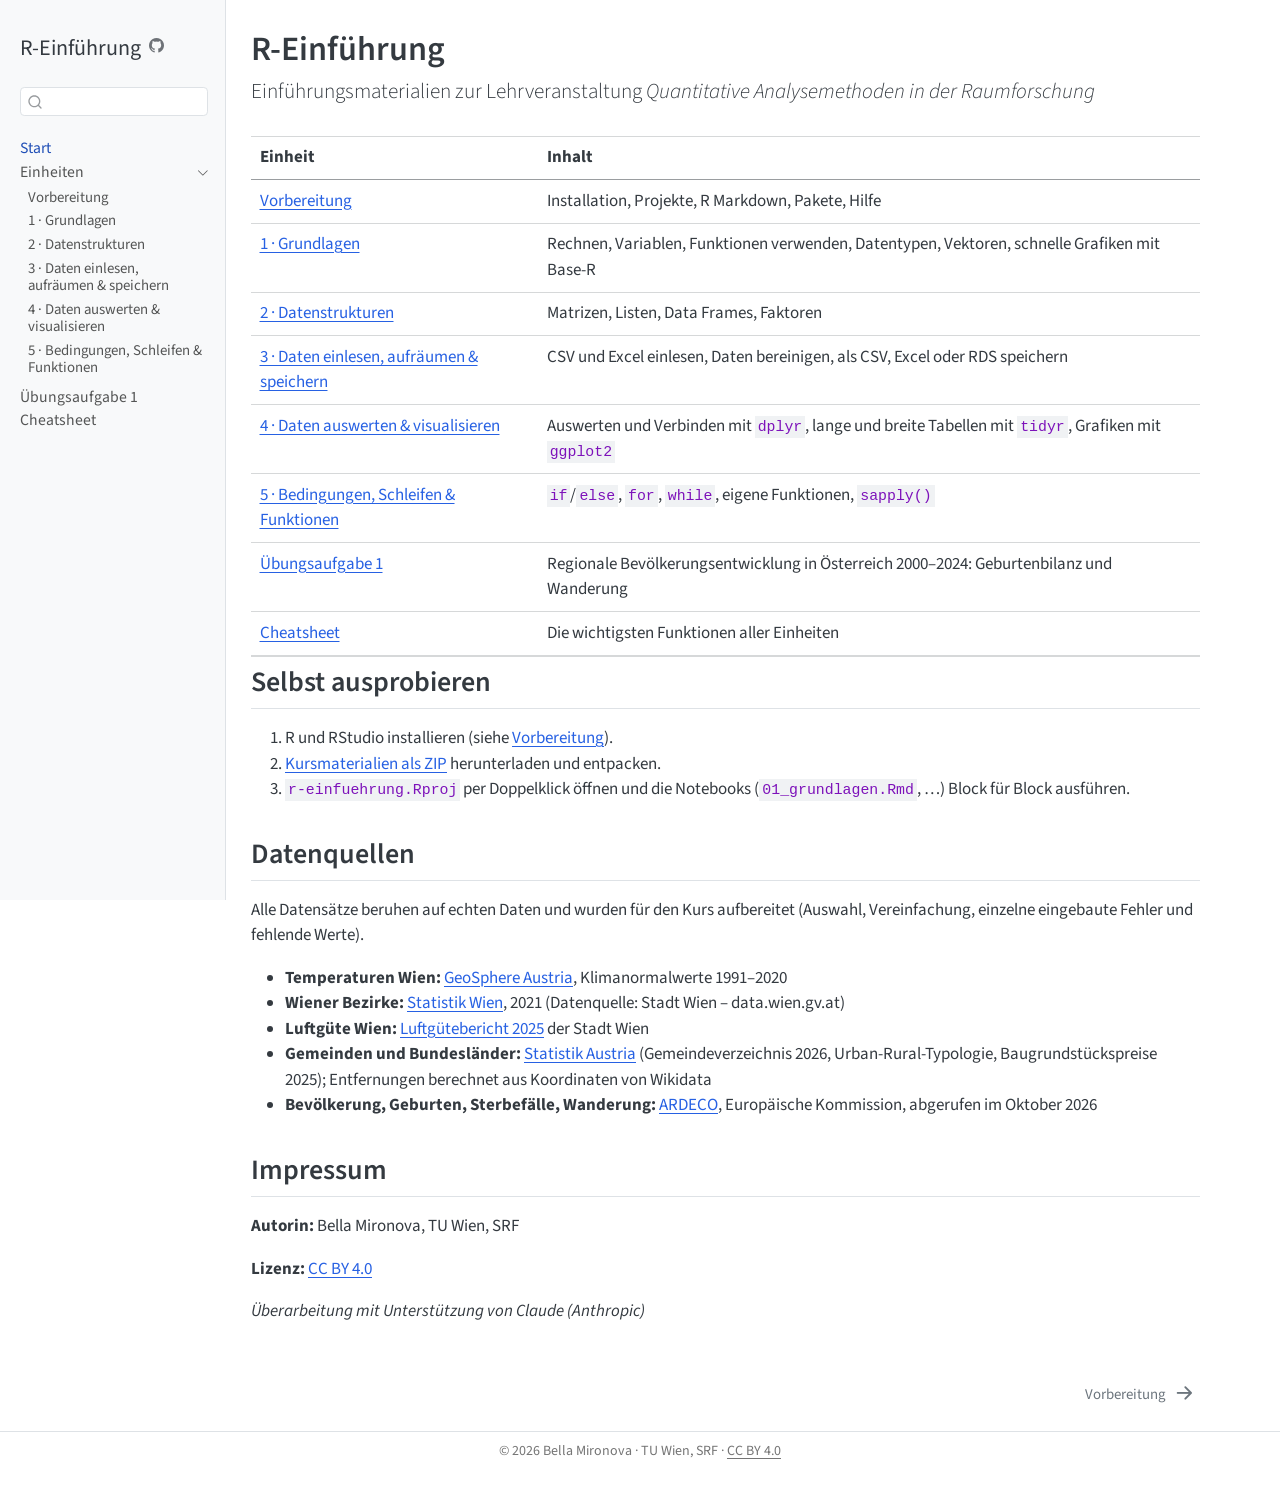
==== commit e6a211ef: "feat: revise units, add Übungsaufgabe 1 and switch to real data" ====
--- a/docs/index.html
+++ b/docs/index.html
@@ -2,7 +2,7 @@
 <html xmlns="http://www.w3.org/1999/xhtml" lang="de" xml:lang="de"><head>
 
 <meta charset="utf-8">
-<meta name="generator" content="quarto-1.9.38">
+<meta name="generator" content="quarto-1.10.18">
 
 <meta name="viewport" content="width=device-width, initial-scale=1.0, user-scalable=yes">
 
@@ -12,10 +12,13 @@
 /* Default styles provided by pandoc.
 ** See https://pandoc.org/MANUAL.html#variables-for-html for config info.
 */
-code{white-space: pre-wrap;}
 span.smallcaps{font-variant: small-caps;}
-div.columns{display: flex; gap: min(4vw, 1.5em);}
-div.column{flex: auto; overflow-x: auto;}
+div.columns{display: flex; gap: 1.5em;}
+div.column{flex: auto;}
+@media screen {
+div.columns{gap: min(4vw, 1.5em);}
+div.column{overflow-x: auto;}
+}
 div.hanging-indent{margin-left: 1.5em; text-indent: -1.5em;}
 ul.task-list{list-style: none;}
 ul.task-list li input[type="checkbox"] {
@@ -40,10 +43,10 @@
 <script src="site_libs/quarto-html/tippy.umd.min.js"></script>
 <script src="site_libs/quarto-html/anchor.min.js"></script>
 <link href="site_libs/quarto-html/tippy.css" rel="stylesheet">
-<link href="site_libs/quarto-html/quarto-syntax-highlighting-15634bcf2e68342d4ad2dfa704d543f6.css" rel="stylesheet" id="quarto-text-highlighting-styles">
+<link href="site_libs/quarto-html/quarto-syntax-highlighting-64a204ab8560d761af7679ceaba22944.css" rel="stylesheet" id="quarto-text-highlighting-styles">
 <script src="site_libs/bootstrap/bootstrap.min.js"></script>
 <link href="site_libs/bootstrap/bootstrap-icons.css" rel="stylesheet">
-<link href="site_libs/bootstrap/bootstrap-bb13f761afd1698ae8f29792cda6a076.min.css" rel="stylesheet" append-hash="true" id="quarto-bootstrap" data-mode="light">
+<link href="site_libs/bootstrap/bootstrap-b780e26fcea2d1faebb34e9a9f24195f.min.css" rel="stylesheet" append-hash="true" id="quarto-bootstrap" data-mode="light">
 <script id="quarto-search-options" type="application/json">{
   "location": "sidebar",
   "copy-button": false,
@@ -143,19 +146,25 @@
           <li class="sidebar-item">
   <div class="sidebar-item-container"> 
   <a href="./einheit-2.html" class="sidebar-item-text sidebar-link">
- <span class="menu-text">2 · Datenstrukturen &amp; Daten einlesen</span></a>
+ <span class="menu-text">2 · Datenstrukturen</span></a>
   </div>
 </li>
           <li class="sidebar-item">
   <div class="sidebar-item-container"> 
   <a href="./einheit-3.html" class="sidebar-item-text sidebar-link">
- <span class="menu-text">3 · Daten auswerten &amp; visualisieren</span></a>
+ <span class="menu-text">3 · Daten einlesen, aufräumen &amp; speichern</span></a>
   </div>
 </li>
           <li class="sidebar-item">
   <div class="sidebar-item-container"> 
   <a href="./einheit-4.html" class="sidebar-item-text sidebar-link">
- <span class="menu-text">4 · Bedingungen, Schleifen &amp; Funktionen</span></a>
+ <span class="menu-text">4 · Daten auswerten &amp; visualisieren</span></a>
+  </div>
+</li>
+          <li class="sidebar-item">
+  <div class="sidebar-item-container"> 
+  <a href="./einheit-5.html" class="sidebar-item-text sidebar-link">
+ <span class="menu-text">5 · Bedingungen, Schleifen &amp; Funktionen</span></a>
   </div>
 </li>
       </ul>
@@ -215,27 +224,31 @@
 </tr>
 <tr class="even">
 <td><a href="./einheit-1.html">1 · Grundlagen</a></td>
-<td>Rechnen, Variablen, Funktionen verwenden, Datentypen, Vektoren</td>
+<td>Rechnen, Variablen, Funktionen verwenden, Datentypen, Vektoren, schnelle Grafiken mit Base-R</td>
 </tr>
 <tr class="odd">
-<td><a href="./einheit-2.html">2 · Datenstrukturen &amp; Daten einlesen</a></td>
-<td>Matrizen, Listen, Data Frames, Faktoren, CSV einlesen, Daten bereinigen, speichern</td>
+<td><a href="./einheit-2.html">2 · Datenstrukturen</a></td>
+<td>Matrizen, Listen, Data Frames, Faktoren</td>
 </tr>
 <tr class="even">
-<td><a href="./einheit-3.html">3 · Daten auswerten &amp; visualisieren</a></td>
-<td>Datenbearbeitung mit <code>dplyr</code>, Grafiken mit <code>ggplot2</code></td>
+<td><a href="./einheit-3.html">3 · Daten einlesen, aufräumen &amp; speichern</a></td>
+<td>CSV und Excel einlesen, Daten bereinigen, als CSV, Excel oder RDS speichern</td>
 </tr>
 <tr class="odd">
-<td><a href="./einheit-4.html">4 · Bedingungen, Schleifen &amp; Funktionen</a></td>
+<td><a href="./einheit-4.html">4 · Daten auswerten &amp; visualisieren</a></td>
+<td>Auswerten und Verbinden mit <code>dplyr</code>, lange und breite Tabellen mit <code>tidyr</code>, Grafiken mit <code>ggplot2</code></td>
+</tr>
+<tr class="even">
+<td><a href="./einheit-5.html">5 · Bedingungen, Schleifen &amp; Funktionen</a></td>
 <td><code>if</code>/<code>else</code>, <code>for</code>, <code>while</code>, eigene Funktionen, <code>sapply()</code></td>
 </tr>
+<tr class="odd">
+<td><a href="./uebungsaufgabe-1.html">Übungsaufgabe 1</a></td>
+<td>Regionale Bevölkerungsentwicklung in Österreich 2000–2024: Geburtenbilanz und Wanderung</td>
+</tr>
 <tr class="even">
-<td><a href="./uebungsaufgabe-1.html">Übungsaufgabe 1</a></td>
-<td></td>
-</tr>
-<tr class="odd">
 <td><a href="./cheatsheet.html">Cheatsheet</a></td>
-<td></td>
+<td>Die wichtigsten Funktionen aller Einheiten</td>
 </tr>
 </tbody>
 </table>
@@ -247,9 +260,22 @@
 <li><code>r-einfuehrung.Rproj</code> per Doppelklick öffnen und die Notebooks (<code>01_grundlagen.Rmd</code>, …) Block für Block ausführen.</li>
 </ol>
 </section>
+<section id="datenquellen" class="level2">
+<h2 class="anchored" data-anchor-id="datenquellen">Datenquellen</h2>
+<p>Alle Datensätze beruhen auf echten Daten und wurden für den Kurs aufbereitet (Auswahl, Vereinfachung, einzelne eingebaute Fehler und fehlende Werte).</p>
+<ul>
+<li><strong>Temperaturen Wien:</strong> <a href="https://www.geosphere.at">GeoSphere Austria</a>, Klimanormalwerte 1991–2020</li>
+<li><strong>Wiener Bezirke:</strong> <a href="https://www.wien.gv.at/statistik/bezirksdaten">Statistik Wien</a>, 2021 (Datenquelle: Stadt Wien – data.wien.gv.at)</li>
+<li><strong>Luftgüte Wien:</strong> <a href="https://www.wien.gv.at/spezial/luftguetebericht/">Luftgütebericht 2025</a> der Stadt Wien</li>
+<li><strong>Gemeinden und Bundesländer:</strong> <a href="https://www.statistik.at">Statistik Austria</a> (Gemeindeverzeichnis 2026, Urban-Rural-Typologie, Baugrundstückspreise 2025); Entfernungen berechnet aus Koordinaten von Wikidata</li>
+<li><strong>Bevölkerung, Geburten, Sterbefälle, Wanderung:</strong> <a href="https://urban.jrc.ec.europa.eu/ardeco">ARDECO</a>, Europäische Kommission, abgerufen im Oktober 2026</li>
+</ul>
+</section>
 <section id="impressum" class="level2">
 <h2 class="anchored" data-anchor-id="impressum">Impressum</h2>
-<p><strong>Autorin:</strong> Bella Mironova, TU Wien, SRF <strong>Überarbeitung:</strong> mit Unterstützung von Claude (Anthropic) <strong>Lizenz:</strong> <a href="https://creativecommons.org/licenses/by/4.0/deed.de">CC BY 4.0</a></p>
+<p><strong>Autorin:</strong> Bella Mironova, TU Wien, SRF</p>
+<p><strong>Lizenz:</strong> <a href="https://creativecommons.org/licenses/by/4.0/deed.de">CC BY 4.0</a></p>
+<p><em>Überarbeitung mit Unterstützung von Claude (Anthropic)</em></p>
 
 
 </section>
--- a/docs/site_libs/quarto-html/quarto-syntax-highlighting-64a204ab8560d761af7679ceaba22944.css
+++ b/docs/site_libs/quarto-html/quarto-syntax-highlighting-64a204ab8560d761af7679ceaba22944.css
@@ -0,0 +1,236 @@
+/* quarto syntax highlight colors */
+:root {
+  --quarto-hl-ot-color: #003B4F;
+  --quarto-hl-at-color: #657422;
+  --quarto-hl-ss-color: #20794D;
+  --quarto-hl-an-color: #5E5E5E;
+  --quarto-hl-fu-color: #4758AB;
+  --quarto-hl-st-color: #20794D;
+  --quarto-hl-cf-color: #003B4F;
+  --quarto-hl-op-color: #5E5E5E;
+  --quarto-hl-er-color: #AD0000;
+  --quarto-hl-bn-color: #AD0000;
+  --quarto-hl-al-color: #AD0000;
+  --quarto-hl-va-color: #111111;
+  --quarto-hl-bu-color: inherit;
+  --quarto-hl-ex-color: inherit;
+  --quarto-hl-pp-color: #AD0000;
+  --quarto-hl-in-color: #5E5E5E;
+  --quarto-hl-vs-color: #20794D;
+  --quarto-hl-wa-color: #5E5E5E;
+  --quarto-hl-do-color: #5E5E5E;
+  --quarto-hl-im-color: #00769E;
+  --quarto-hl-ch-color: #20794D;
+  --quarto-hl-dt-color: #AD0000;
+  --quarto-hl-fl-color: #AD0000;
+  --quarto-hl-co-color: #5E5E5E;
+  --quarto-hl-cv-color: #5E5E5E;
+  --quarto-hl-cn-color: #8f5902;
+  --quarto-hl-sc-color: #5E5E5E;
+  --quarto-hl-dv-color: #AD0000;
+  --quarto-hl-kw-color: #003B4F;
+}
+
+/* other quarto variables */
+:root {
+  --quarto-font-monospace: SFMono-Regular, Menlo, Monaco, Consolas, "Liberation Mono", "Courier New", monospace;
+}
+
+/* syntax highlight based on Pandoc's rules */
+pre > code.sourceCode > span {
+  color: #003B4F;
+}
+
+code.sourceCode > span {
+  color: #003B4F;
+}
+
+div.sourceCode,
+div.sourceCode pre.sourceCode {
+  color: #003B4F;
+}
+
+/* Normal */
+code span {
+  color: #003B4F;
+}
+
+/* Alert */
+code span.al {
+  color: #AD0000;
+  font-style: inherit;
+}
+
+/* Annotation */
+code span.an {
+  color: #5E5E5E;
+  font-style: inherit;
+}
+
+/* Attribute */
+code span.at {
+  color: #657422;
+  font-style: inherit;
+}
+
+/* BaseN */
+code span.bn {
+  color: #AD0000;
+  font-style: inherit;
+}
+
+/* BuiltIn */
+code span.bu {
+  font-style: inherit;
+}
+
+/* ControlFlow */
+code span.cf {
+  color: #003B4F;
+  font-weight: bold;
+  font-style: inherit;
+}
+
+/* Char */
+code span.ch {
+  color: #20794D;
+  font-style: inherit;
+}
+
+/* Constant */
+code span.cn {
+  color: #8f5902;
+  font-style: inherit;
+}
+
+/* Comment */
+code span.co {
+  color: #5E5E5E;
+  font-style: inherit;
+}
+
+/* CommentVar */
+code span.cv {
+  color: #5E5E5E;
+  font-style: italic;
+}
+
+/* Documentation */
+code span.do {
+  color: #5E5E5E;
+  font-style: italic;
+}
+
+/* DataType */
+code span.dt {
+  color: #AD0000;
+  font-style: inherit;
+}
+
+/* DecVal */
+code span.dv {
+  color: #AD0000;
+  font-style: inherit;
+}
+
+/* Error */
+code span.er {
+  color: #AD0000;
+  font-style: inherit;
+}
+
+/* Extension */
+code span.ex {
+  font-style: inherit;
+}
+
+/* Float */
+code span.fl {
+  color: #AD0000;
+  font-style: inherit;
+}
+
+/* Function */
+code span.fu {
+  color: #4758AB;
+  font-style: inherit;
+}
+
+/* Import */
+code span.im {
+  color: #00769E;
+  font-style: inherit;
+}
+
+/* Information */
+code span.in {
+  color: #5E5E5E;
+  font-style: inherit;
+}
+
+/* Keyword */
+code span.kw {
+  color: #003B4F;
+  font-weight: bold;
+  font-style: inherit;
+}
+
+/* Operator */
+code span.op {
+  color: #5E5E5E;
+  font-style: inherit;
+}
+
+/* Other */
+code span.ot {
+  color: #003B4F;
+  font-style: inherit;
+}
+
+/* Preprocessor */
+code span.pp {
+  color: #AD0000;
+  font-style: inherit;
+}
+
+/* SpecialChar */
+code span.sc {
+  color: #5E5E5E;
+  font-style: inherit;
+}
+
+/* SpecialString */
+code span.ss {
+  color: #20794D;
+  font-style: inherit;
+}
+
+/* String */
+code span.st {
+  color: #20794D;
+  font-style: inherit;
+}
+
+/* Variable */
+code span.va {
+  color: #111111;
+  font-style: inherit;
+}
+
+/* VerbatimString */
+code span.vs {
+  color: #20794D;
+  font-style: inherit;
+}
+
+/* Warning */
+code span.wa {
+  color: #5E5E5E;
+  font-style: italic;
+}
+
+.prevent-inlining {
+  content: "</";
+}
+
+/*# sourceMappingURL=9d8d5bb603a83b8298b89080a598c93b.css.map */
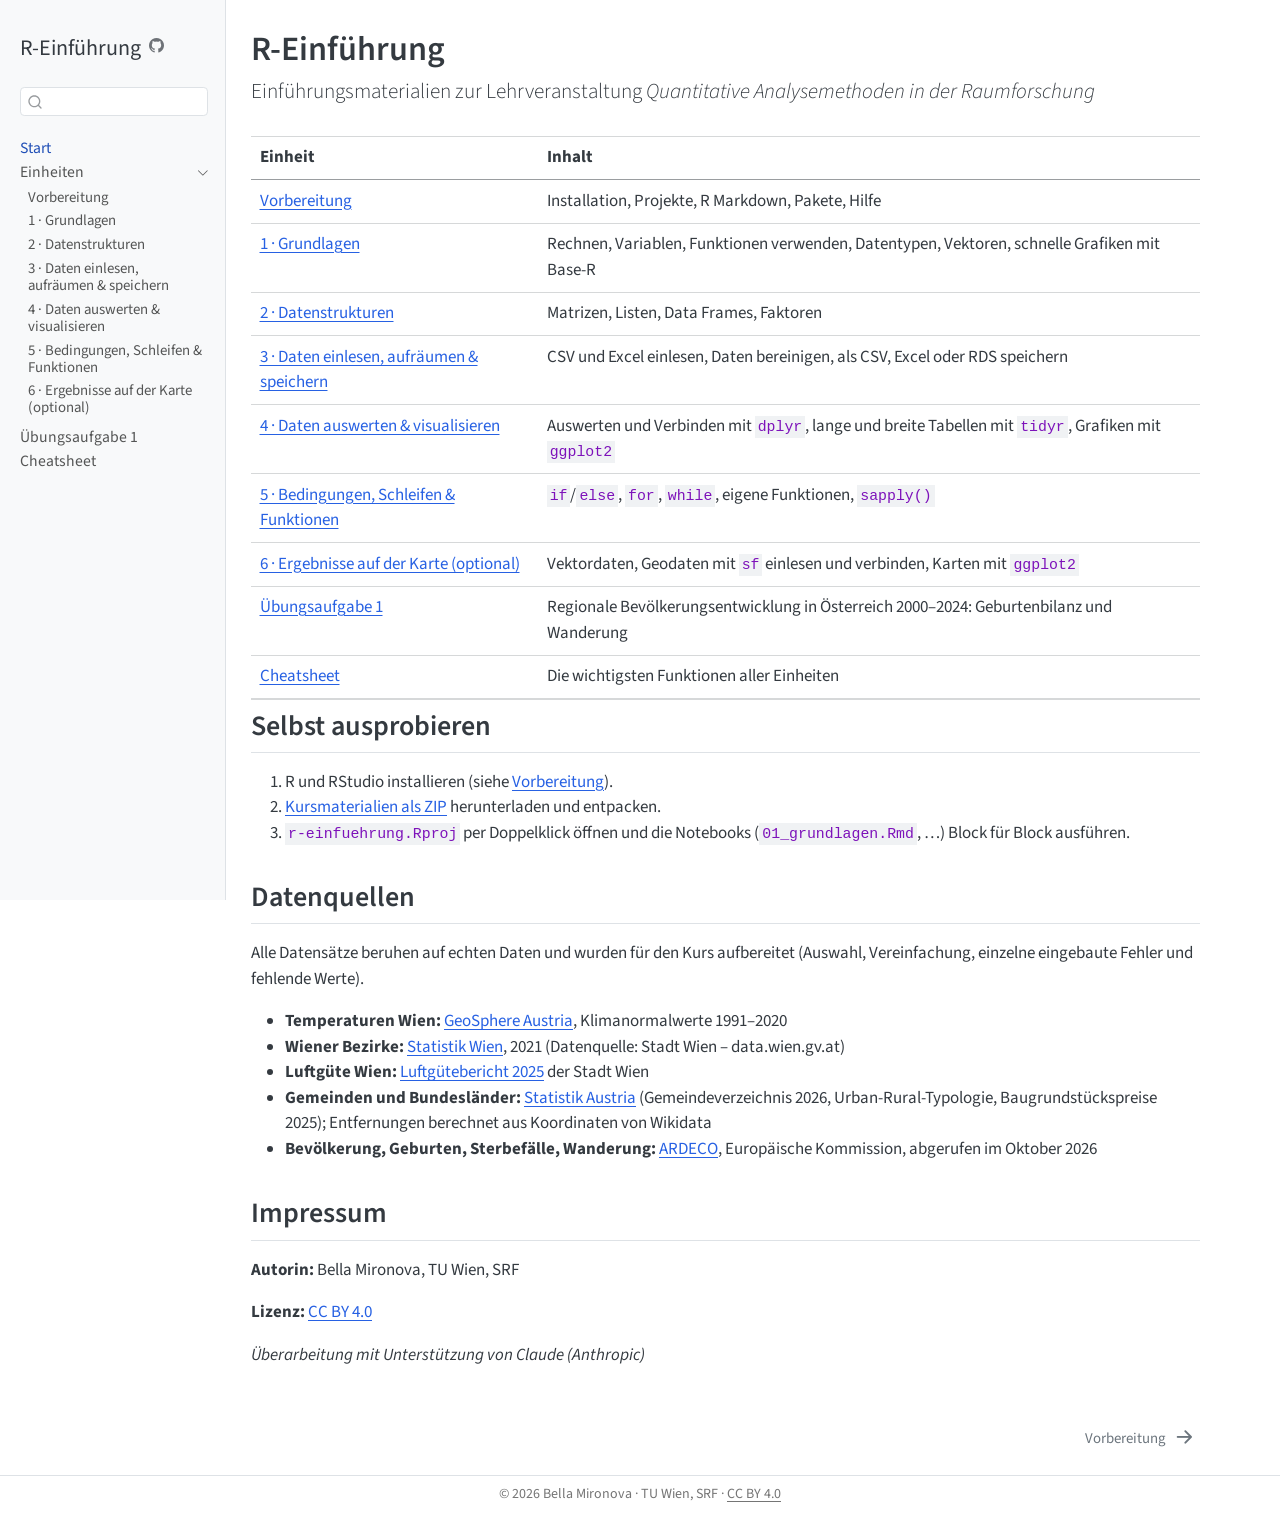
==== commit f129e8fe: "docs: rebuild website" ====
--- a/docs/index.html
+++ b/docs/index.html
@@ -167,6 +167,12 @@
  <span class="menu-text">5 · Bedingungen, Schleifen &amp; Funktionen</span></a>
   </div>
 </li>
+          <li class="sidebar-item">
+  <div class="sidebar-item-container"> 
+  <a href="./einheit-6.html" class="sidebar-item-text sidebar-link">
+ <span class="menu-text">6 · Ergebnisse auf der Karte (optional)</span></a>
+  </div>
+</li>
       </ul>
   </li>
         <li class="sidebar-item">
@@ -243,10 +249,14 @@
 <td><code>if</code>/<code>else</code>, <code>for</code>, <code>while</code>, eigene Funktionen, <code>sapply()</code></td>
 </tr>
 <tr class="odd">
+<td><a href="./einheit-6.html">6 · Ergebnisse auf der Karte (optional)</a></td>
+<td>Vektordaten, Geodaten mit <code>sf</code> einlesen und verbinden, Karten mit <code>ggplot2</code></td>
+</tr>
+<tr class="even">
 <td><a href="./uebungsaufgabe-1.html">Übungsaufgabe 1</a></td>
 <td>Regionale Bevölkerungsentwicklung in Österreich 2000–2024: Geburtenbilanz und Wanderung</td>
 </tr>
-<tr class="even">
+<tr class="odd">
 <td><a href="./cheatsheet.html">Cheatsheet</a></td>
 <td>Die wichtigsten Funktionen aller Einheiten</td>
 </tr>
